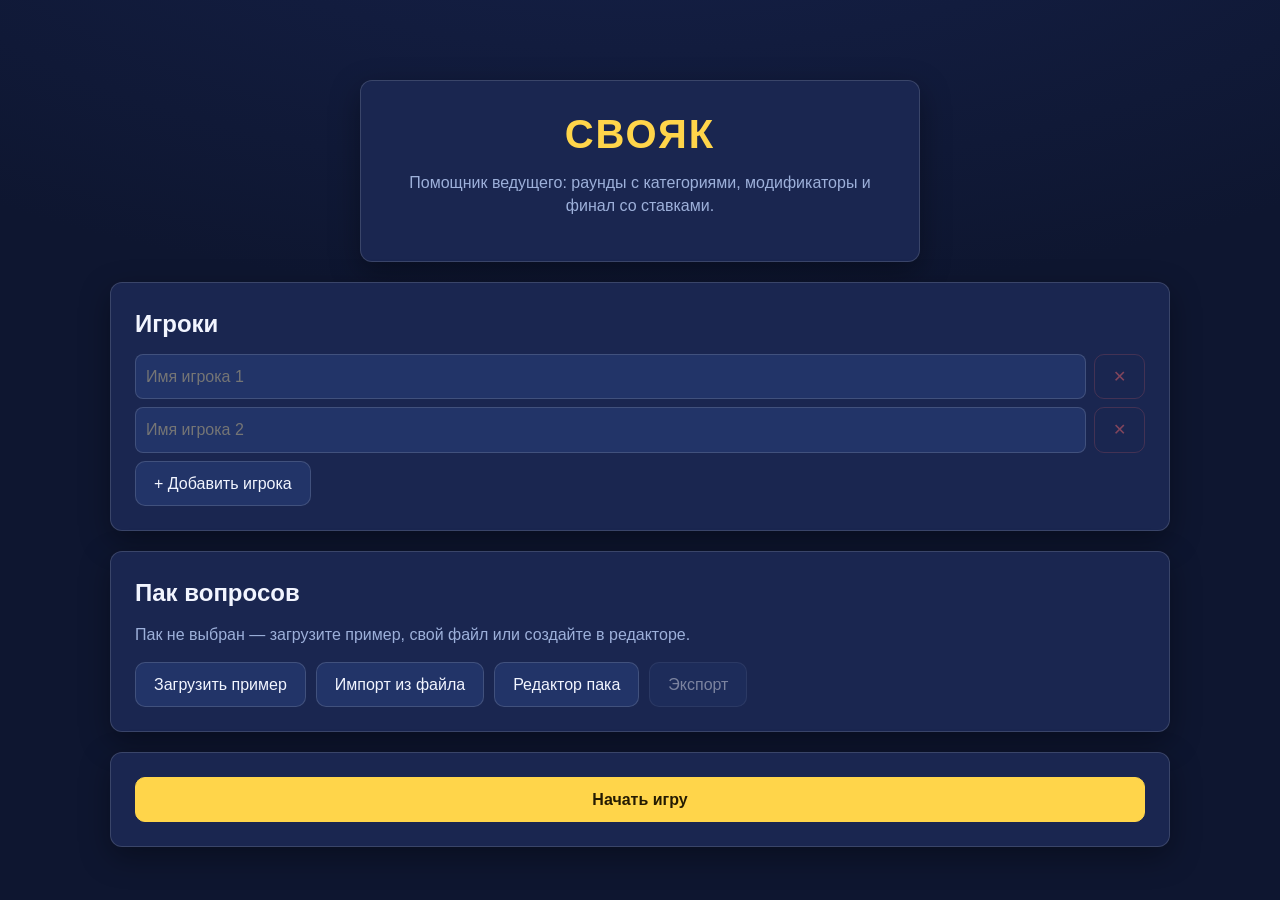
==== index.html @ b6ea818a "Свояк: помощник ведущего — веб-приложение игры Раунды 1–3 с сеткой категорий, модификаторы (+ на −, " ====
<!DOCTYPE html>
<html lang="ru">
<head>
  <meta charset="UTF-8">
  <meta name="viewport" content="width=device-width, initial-scale=1">
  <title>Свояк — помощник ведущего</title>
  <link rel="stylesheet" href="css/style.css">
</head>
<body>
  <noscript>Для работы приложения нужен включённый JavaScript.</noscript>

  <header id="topbar" class="hidden">
    <div id="scorebar" class="scorebar"></div>
    <div class="topbar-actions">
      <button id="btn-undo" class="btn btn-ghost" type="button" title="Отменить последнее действие">↩ Отменить</button>
      <button id="btn-new-game" class="btn btn-ghost btn-danger" type="button" title="Сбросить игру и вернуться к настройке">Новая игра</button>
    </div>
  </header>

  <main id="main">
    <section id="screen-setup" class="screen"></section>
    <section id="screen-editor" class="screen hidden"></section>
    <section id="screen-board" class="screen hidden"></section>
    <section id="screen-question" class="screen hidden"></section>
    <section id="screen-final" class="screen hidden"></section>
    <section id="screen-results" class="screen hidden"></section>
  </main>

  <script type="module" src="js/app.js"></script>
</body>
</html>
---- css/style.css ----
/* Свояк — помощник ведущего. Тема: тёмно-синяя «игровая», акцент жёлтый. */

:root {
  --bg: #0e1630;
  --bg-glow: #16224c;
  --panel: #1a2650;
  --panel-2: #223468;
  --ink: #f2f5ff;
  --ink-dim: #9db0da;
  --accent: #ffd54a;
  --accent-ink: #241b02;
  --good: #4cd17e;
  --bad: #ff6b6b;
  --line: rgba(255, 255, 255, 0.14);
  --radius: 12px;
  --shadow: 0 10px 30px rgba(0, 0, 0, 0.35);
  color-scheme: dark;
}

* { box-sizing: border-box; }

html, body { height: 100%; }

body {
  margin: 0;
  font-family: -apple-system, BlinkMacSystemFont, "Segoe UI", Roboto, Arial, sans-serif;
  font-size: 16px;
  line-height: 1.45;
  color: var(--ink);
  background:
    radial-gradient(1100px 500px at 50% -200px, var(--bg-glow), transparent),
    var(--bg);
}

/* ---------- Шапка с табло ---------- */

#topbar {
  position: sticky;
  top: 0;
  z-index: 10;
  display: flex;
  align-items: center;
  justify-content: space-between;
  gap: 16px;
  padding: 10px 20px;
  background: rgba(20, 30, 64, 0.92);
  border-bottom: 1px solid var(--line);
  backdrop-filter: blur(6px);
}

.scorebar {
  display: flex;
  flex-wrap: wrap;
  gap: 8px;
  min-height: 34px;
}

.score-chip {
  display: inline-flex;
  align-items: center;
  gap: 8px;
  padding: 4px 12px;
  background: var(--panel);
  border: 1px solid var(--line);
  border-radius: 999px;
  white-space: nowrap;
}

.score-chip b { font-weight: 600; }

.score-chip .score {
  font-variant-numeric: tabular-nums;
  font-weight: 700;
  color: var(--accent);
}

.topbar-actions {
  display: flex;
  gap: 8px;
  flex-shrink: 0;
}

/* ---------- Общее ---------- */

#main {
  max-width: 1100px;
  margin: 0 auto;
  padding: 24px 20px 48px;
}

.hidden { display: none !important; }

.card {
  background: var(--panel);
  border: 1px solid var(--line);
  border-radius: var(--radius);
  box-shadow: var(--shadow);
  padding: 24px;
}

.center-card {
  max-width: 560px;
  margin: 56px auto 0;
  text-align: center;
}

h1 {
  margin: 0 0 8px;
  font-size: 40px;
  letter-spacing: 2px;
  color: var(--accent);
  text-transform: uppercase;
}

h2 { margin: 0 0 12px; font-size: 24px; }

.subtitle { color: var(--ink-dim); margin: 0 0 20px; }
.muted { color: var(--ink-dim); }

.placeholder-note {
  margin: 16px 0 24px;
  padding: 12px 16px;
  border: 1px dashed var(--line);
  border-radius: 8px;
  color: var(--ink-dim);
}

/* ---------- Экран настройки ---------- */

.setup-card { margin-top: 20px; }

.pack-status { color: var(--ink-dim); margin: 4px 0 16px; }
.pack-status.pack-loaded { color: var(--good); }

.btn-row {
  display: flex;
  flex-wrap: wrap;
  gap: 10px;
}

.msg {
  margin: 16px 0 0;
  padding: 10px 14px;
  border-radius: 8px;
}

.msg-error {
  color: var(--bad);
  background: rgba(255, 107, 107, 0.1);
  border: 1px solid rgba(255, 107, 107, 0.35);
}

.msg-ok {
  color: var(--good);
  background: rgba(76, 209, 126, 0.1);
  border: 1px solid rgba(76, 209, 126, 0.35);
}

#main > .card { margin-bottom: 20px; }

/* ---------- Поля ввода ---------- */

input[type="text"],
input[type="number"],
input:not([type]),
select {
  font: inherit;
  padding: 8px 10px;
  background: var(--panel-2);
  border: 1px solid var(--line);
  border-radius: 8px;
  color: var(--ink);
  min-width: 0;
}

input:focus-visible, select:focus-visible {
  outline: 2px solid var(--accent);
  outline-offset: -1px;
}

/* ---------- Игроки и старт ---------- */

.player-row {
  display: flex;
  gap: 8px;
  margin-bottom: 8px;
}

.player-row input { flex: 1; }

.start-card { text-align: center; }

.btn-big {
  padding: 14px 40px;
  font-size: 20px;
  width: 100%;
}

/* ---------- Редактор пака ---------- */

.editor-head {
  display: flex;
  justify-content: space-between;
  align-items: center;
  gap: 16px;
  flex-wrap: wrap;
  margin-bottom: 12px;
}

.tabs { display: flex; gap: 8px; margin: 16px 0; flex-wrap: wrap; }

.tab-active {
  background: var(--accent);
  border-color: var(--accent);
  color: var(--accent-ink);
  font-weight: 700;
}

.cat {
  border: 1px solid var(--line);
  border-radius: 10px;
  padding: 12px;
  margin-bottom: 12px;
  background: rgba(255, 255, 255, 0.03);
}

.cat-head { display: flex; gap: 8px; margin-bottom: 10px; }
.cat-head input { flex: 1; font-weight: 600; }

.q {
  display: grid;
  grid-template-columns: 84px 1.5fr 1.2fr 170px 84px 36px;
  gap: 8px;
  align-items: center;
  margin-bottom: 8px;
}

.q-secret {
  display: flex;
  align-items: center;
  gap: 5px;
  color: var(--ink-dim);
  white-space: nowrap;
  font-size: 14px;
}

.topic {
  display: grid;
  grid-template-columns: 220px 1.5fr 1.2fr 36px;
  gap: 8px;
  align-items: center;
  margin-bottom: 8px;
}

.card h3 { margin: 20px 0 10px; }

/* ---------- Сетка раундов ---------- */

.board-head {
  display: flex;
  justify-content: space-between;
  align-items: center;
  gap: 16px;
  flex-wrap: wrap;
  margin-bottom: 16px;
}

.board-head h2 { margin: 0; }

.board-tools {
  display: flex;
  align-items: center;
  gap: 12px;
  flex-wrap: wrap;
}

.badge-round {
  padding: 4px 10px;
  border: 1px solid var(--accent);
  border-radius: 999px;
  color: var(--accent);
  font-size: 14px;
}

.board-grid {
  display: grid;
  grid-template-columns: repeat(var(--cols, 4), 1fr);
  gap: 10px;
  align-items: start;
}

.board-col { display: flex; flex-direction: column; gap: 10px; }

.board-cat {
  display: flex;
  align-items: center;
  justify-content: center;
  text-align: center;
  min-height: 56px;
  padding: 8px;
  background: var(--panel-2);
  border: 1px solid var(--line);
  border-radius: 10px;
  font-weight: 700;
}

.board-cell {
  position: relative;
  display: flex;
  flex-direction: column;
  align-items: center;
  justify-content: center;
  min-height: 76px;
  border: none;
  border-radius: 10px;
  background: var(--accent);
  color: var(--accent-ink);
  font-size: 26px;
  font-weight: 800;
  font-variant-numeric: tabular-nums;
  cursor: pointer;
  transition: transform 0.05s ease, filter 0.15s ease;
}

.board-cell:hover { filter: brightness(1.08); }
.board-cell:active { transform: scale(0.97); }

.board-cell.played {
  background: var(--panel-2);
  cursor: default;
  opacity: 0.35;
  transform: none;
}

.board-cell.played .cell-value { visibility: hidden; }
.board-cell.played .cell-badges { display: none; }

.cell-badges {
  position: absolute;
  top: 6px;
  right: 8px;
  display: flex;
  gap: 4px;
}

.badge {
  padding: 1px 6px;
  border-radius: 6px;
  background: rgba(0, 0, 0, 0.25);
  color: var(--accent-ink);
  font-size: 13px;
  font-weight: 700;
}

.badge-secret { background: rgba(255, 255, 255, 0.55); }

/* ---------- Экран вопроса ---------- */

.q-text {
  font-size: 26px;
  line-height: 1.4;
  margin: 8px 0 20px;
}

.answer-zone { margin-bottom: 8px; }

.answer-text {
  margin-top: 12px;
  padding: 14px 18px;
  background: var(--panel-2);
  border: 1px solid var(--line);
  border-radius: 10px;
  font-size: 22px;
}

.award-row {
  display: flex;
  justify-content: space-between;
  align-items: center;
  gap: 12px;
  flex-wrap: wrap;
  padding: 10px 0;
  border-bottom: 1px solid var(--line);
}

.award-row:last-child { border-bottom: none; }

.award-name { font-size: 18px; font-weight: 600; }

.award-score {
  margin-left: 8px;
  color: var(--accent);
  font-variant-numeric: tabular-nums;
}

.award-btns { display: flex; gap: 8px; }

.btn-good {
  background: rgba(76, 209, 126, 0.15);
  border-color: rgba(76, 209, 126, 0.5);
  color: var(--good);
  font-weight: 600;
}

.btn-danger {
  background: rgba(255, 107, 107, 0.12);
  border-color: rgba(255, 107, 107, 0.5);
}

/* ---------- Модификаторы и секретные вопросы ---------- */

.notice {
  margin: 0 0 12px;
  padding: 10px 14px;
  border: 1px solid rgba(255, 213, 74, 0.45);
  border-radius: 8px;
  background: rgba(255, 213, 74, 0.08);
  color: var(--accent);
}

.pick-grid {
  display: grid;
  grid-template-columns: repeat(auto-fill, minmax(200px, 1fr));
  gap: 10px;
}

.pick-player {
  min-height: 60px;
  font-size: 18px;
  font-weight: 600;
}

.ask-row .award-btns { flex: 1; justify-content: flex-end; }
.ask-row .ask-amount { width: 220px; }

/* ---------- Финал ---------- */

.topic-chips {
  display: flex;
  flex-wrap: wrap;
  gap: 10px;
  margin-bottom: 16px;
}

.topic-chip {
  padding: 14px 22px;
  font-size: 18px;
  font-weight: 600;
}

.topic-chip.eliminated {
  opacity: 0.3;
  text-decoration: line-through;
}

.masked-input { width: 220px; letter-spacing: 3px; text-align: center; }

.reveal-answer {
  flex: 1;
  min-width: 160px;
  font-size: 16px;
}

.btn.chosen {
  outline: 2px solid var(--accent);
  outline-offset: -2px;
  background: rgba(255, 213, 74, 0.18);
}

/* ---------- Итоги ---------- */

.results-card { max-width: 560px; margin-top: 48px; }

.results-table {
  display: flex;
  flex-direction: column;
  gap: 8px;
  margin-top: 8px;
}

.result-row {
  display: flex;
  align-items: center;
  gap: 14px;
  padding: 12px 18px;
  background: var(--panel-2);
  border: 1px solid var(--line);
  border-radius: 10px;
}

.result-row.winner {
  border-color: var(--accent);
  background: rgba(255, 213, 74, 0.1);
}

.result-place { font-size: 22px; width: 90px; }

.result-name { flex: 1; font-size: 18px; font-weight: 600; }

.result-score {
  font-size: 24px;
  font-weight: 800;
  color: var(--accent);
  font-variant-numeric: tabular-nums;
}

.results-actions {
  justify-content: center;
  margin-top: 24px;
}

/* ---------- Кнопки ---------- */

.btn {
  font: inherit;
  padding: 10px 18px;
  border-radius: 10px;
  border: 1px solid var(--line);
  background: var(--panel-2);
  color: var(--ink);
  cursor: pointer;
  transition: transform 0.05s ease, filter 0.15s ease;
}

.btn:hover { filter: brightness(1.15); }
.btn:active { transform: scale(0.97); }
.btn:disabled { opacity: 0.45; cursor: not-allowed; transform: none; }

.btn-primary {
  background: var(--accent);
  border-color: var(--accent);
  color: var(--accent-ink);
  font-weight: 700;
}

.btn-ghost { background: transparent; }

.btn-danger { color: var(--bad); border-color: rgba(255, 107, 107, 0.4); }

.btn-good { color: var(--good); border-color: rgba(76, 209, 126, 0.4); }
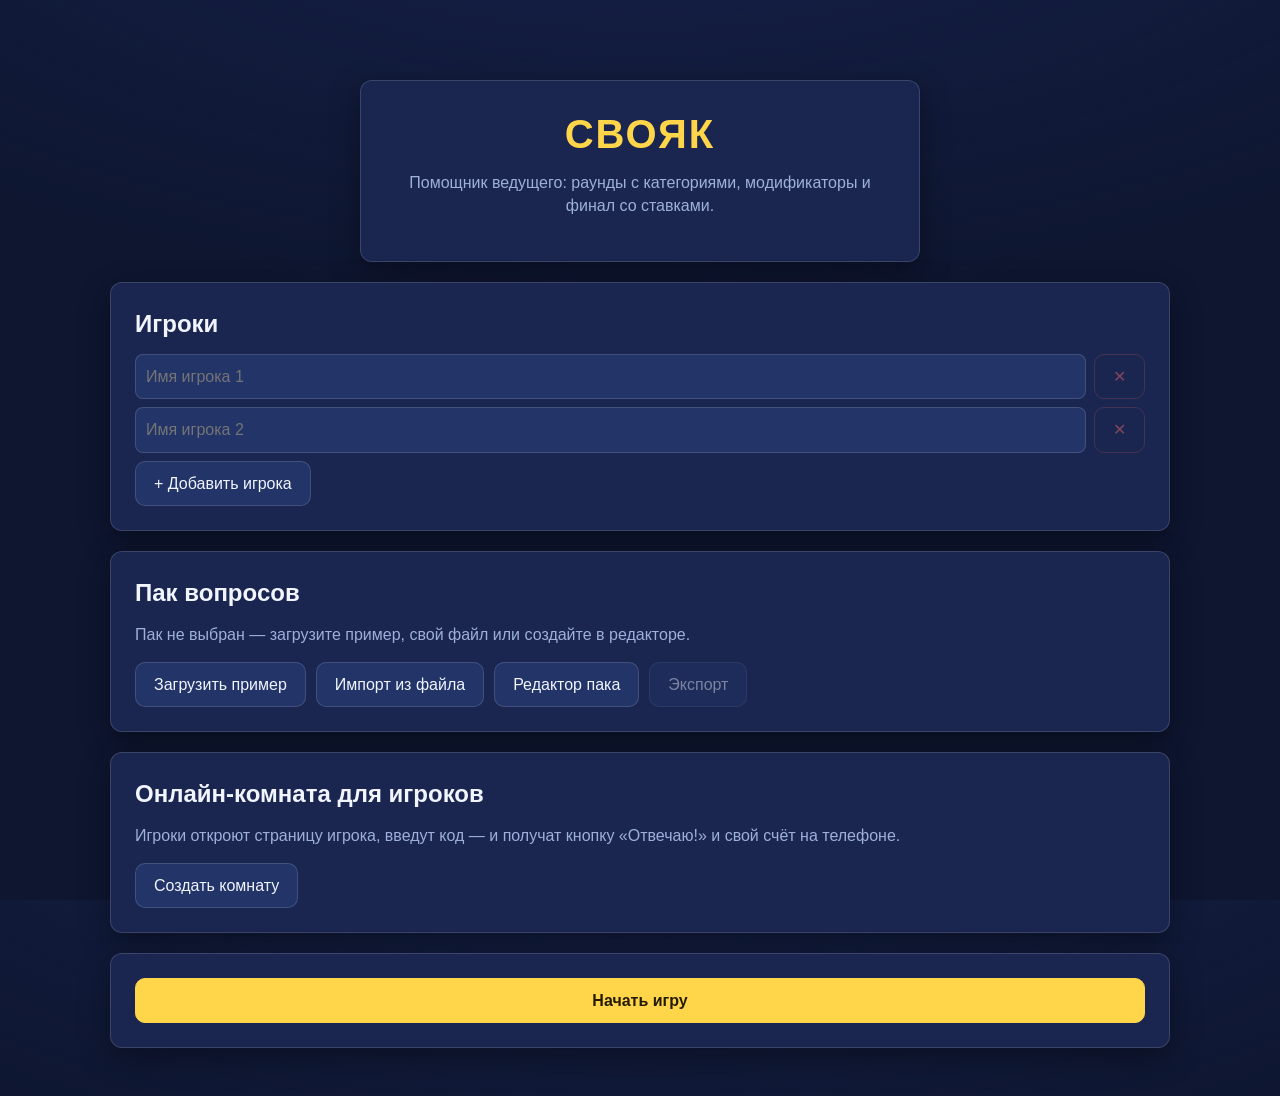
==== commit 180c9c3d: "Онлайн-комната: страница игрока с кнопкой и живым счётом — player.html: вход по коду комнаты, кнопка" ====
--- a/index.html
+++ b/index.html
@@ -12,6 +12,7 @@
   <header id="topbar" class="hidden">
     <div id="scorebar" class="scorebar"></div>
     <div class="topbar-actions">
+      <span id="room-chip" class="room-chip hidden"></span>
       <button id="btn-undo" class="btn btn-ghost" type="button" title="Отменить последнее действие">↩ Отменить</button>
       <button id="btn-new-game" class="btn btn-ghost btn-danger" type="button" title="Сбросить игру и вернуться к настройке">Новая игра</button>
     </div>
@@ -26,6 +27,7 @@
     <section id="screen-results" class="screen hidden"></section>
   </main>
 
+  <script src="js/vendor/mqtt.min.js"></script>
   <script type="module" src="js/app.js"></script>
 </body>
 </html>
--- a/css/style.css
+++ b/css/style.css
@@ -509,6 +509,99 @@
   margin-top: 24px;
 }
 
+/* ---------- Онлайн-комната ---------- */
+
+.room-chip {
+  display: inline-flex;
+  align-items: center;
+  gap: 7px;
+  padding: 5px 12px;
+  border: 1px solid rgba(255, 213, 74, 0.5);
+  border-radius: 999px;
+  font-size: 14px;
+  color: var(--accent);
+  white-space: nowrap;
+}
+
+.room-dot {
+  width: 8px;
+  height: 8px;
+  border-radius: 50%;
+  background: var(--ink-dim);
+}
+
+.room-dot-online { background: var(--good); }
+.room-dot-connecting { background: var(--accent); }
+.room-dot-error { background: var(--bad); }
+
+.room-code {
+  font-size: 22px;
+  letter-spacing: 4px;
+  color: var(--accent);
+}
+
+.room-link {
+  color: var(--accent);
+  word-break: break-all;
+}
+
+/* ---------- Нажатия кнопки игроками ---------- */
+
+.buzz-list {
+  display: flex;
+  flex-wrap: wrap;
+  align-items: center;
+  gap: 8px;
+  margin: 0 0 16px;
+  padding: 10px 14px;
+  background: rgba(76, 209, 126, 0.08);
+  border: 1px solid rgba(76, 209, 126, 0.4);
+  border-radius: 8px;
+}
+
+.buzz-title {
+  color: var(--good);
+  font-weight: 600;
+  margin-right: 4px;
+}
+
+.buzz-item {
+  display: inline-flex;
+  align-items: center;
+  gap: 6px;
+  padding: 4px 10px;
+  background: var(--panel-2);
+  border: 1px solid var(--line);
+  border-radius: 999px;
+  font-size: 15px;
+}
+
+.buzz-first {
+  border-color: var(--accent);
+  background: rgba(255, 213, 74, 0.15);
+  font-weight: 700;
+}
+
+.buzz-num {
+  display: inline-flex;
+  align-items: center;
+  justify-content: center;
+  width: 20px;
+  height: 20px;
+  border-radius: 50%;
+  background: var(--panel);
+  font-size: 12px;
+  font-weight: 700;
+}
+
+.buzz-first .buzz-num { background: var(--accent); color: var(--accent-ink); }
+
+.buzz-ago {
+  color: var(--ink-dim);
+  font-size: 13px;
+  font-variant-numeric: tabular-nums;
+}
+
 /* ---------- Кнопки ---------- */
 
 .btn {
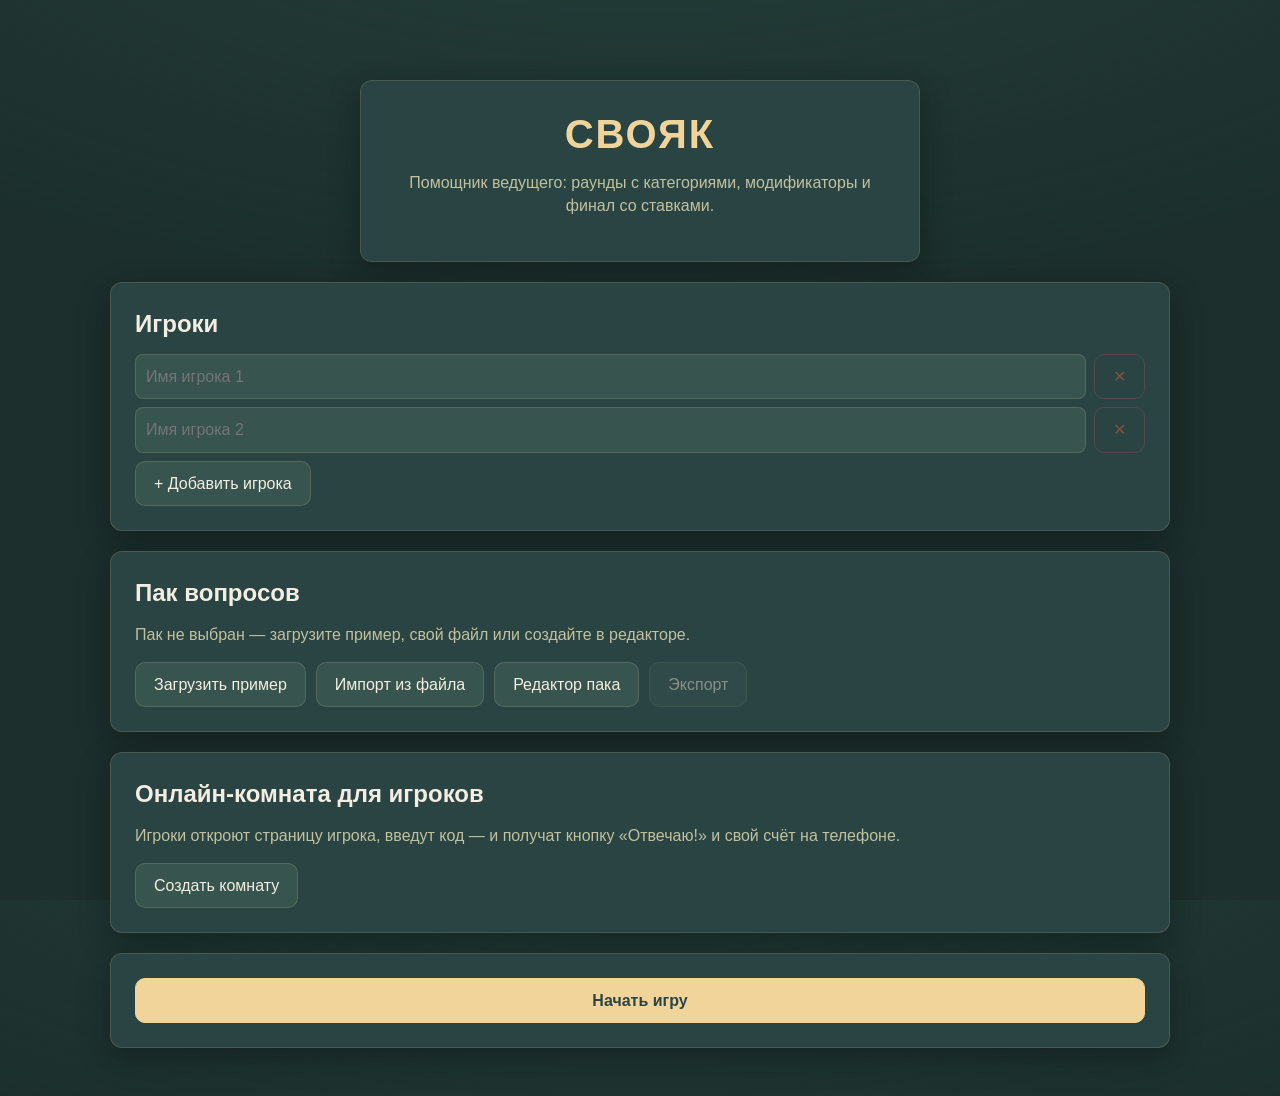
==== commit edb1324b: "Новая цветовая гамма: тёмный тил, песочный акцент, выжженный апельсин Палитра с референса: #2A4343 #" ====
--- a/index.html
+++ b/index.html
@@ -3,6 +3,7 @@
 <head>
   <meta charset="UTF-8">
   <meta name="viewport" content="width=device-width, initial-scale=1">
+  <meta name="theme-color" content="#1c2f2c">
   <title>Свояк — помощник ведущего</title>
   <link rel="stylesheet" href="css/style.css">
 </head>
--- a/css/style.css
+++ b/css/style.css
@@ -1,19 +1,21 @@
 /* Свояк — помощник ведущего. Тема: тёмно-синяя «игровая», акцент жёлтый. */
 
 :root {
-  --bg: #0e1630;
-  --bg-glow: #16224c;
-  --panel: #1a2650;
-  --panel-2: #223468;
-  --ink: #f2f5ff;
-  --ink-dim: #9db0da;
-  --accent: #ffd54a;
-  --accent-ink: #241b02;
-  --good: #4cd17e;
-  --bad: #ff6b6b;
-  --line: rgba(255, 255, 255, 0.14);
+  --bg: #1c2f2c;            /* тёмный чернильный тил */
+  --bg-glow: #24403c;
+  --panel: #2a4343;         /* #2A4343 */
+  --panel-2: #37544f;       /* светлее тил для полей и вторичных поверхностей */
+  --ink: #f3eee1;           /* тёплый белый (основа #F1D49A) */
+  --ink-dim: #c0c29d;       /* #C0C29D */
+  --accent: #f1d49a;        /* #F1D49A — песочный акцент */
+  --accent-ink: #2a4343;    /* текст на песочном */
+  --good: #8fc0ae;          /* тинт #416B66 для текста */
+  --good-fill: #416b66;     /* #416B66 — заливка «верно» */
+  --bad: #e06b41;           /* тинт #D35E36 для текста */
+  --bad-fill: #d35e36;      /* #D35E36 — выжженный апельсин */
+  --line: rgba(241, 212, 154, 0.16);
   --radius: 12px;
-  --shadow: 0 10px 30px rgba(0, 0, 0, 0.35);
+  --shadow: 0 10px 30px rgba(10, 20, 18, 0.45);
   color-scheme: dark;
 }
 
@@ -43,7 +45,7 @@
   justify-content: space-between;
   gap: 16px;
   padding: 10px 20px;
-  background: rgba(20, 30, 64, 0.92);
+  background: rgba(28, 47, 44, 0.92);
   border-bottom: 1px solid var(--line);
   backdrop-filter: blur(6px);
 }
@@ -146,14 +148,14 @@
 
 .msg-error {
   color: var(--bad);
-  background: rgba(255, 107, 107, 0.1);
-  border: 1px solid rgba(255, 107, 107, 0.35);
+  background: rgba(224, 107, 65, 0.1);
+  border: 1px solid rgba(224, 107, 65, 0.35);
 }
 
 .msg-ok {
   color: var(--good);
-  background: rgba(76, 209, 126, 0.1);
-  border: 1px solid rgba(76, 209, 126, 0.35);
+  background: rgba(65, 107, 102, 0.18);
+  border: 1px solid rgba(65, 107, 102, 0.55);
 }
 
 #main > .card { margin-bottom: 20px; }
@@ -228,12 +230,24 @@
 .cat-head input { flex: 1; font-weight: 600; }
 
 .q {
+  display: flex;
+  flex-direction: column;
+  gap: 6px;
+  margin-bottom: 8px;
+}
+
+.q-main {
   display: grid;
   grid-template-columns: 84px 1.5fr 1.2fr 170px 84px 36px;
   gap: 8px;
   align-items: center;
-  margin-bottom: 8px;
-}
+}
+
+.q-media { display: flex; gap: 8px; }
+
+.q-media .q-image { flex: 1; font-size: 14px; }
+
+.q-media .q-upload { padding: 6px 10px; font-size: 14px; white-space: nowrap; }
 
 .q-secret {
   display: flex;
@@ -252,6 +266,23 @@
   margin-bottom: 8px;
 }
 
+.topic .t-image {
+  grid-column: 1 / -1;
+  font-size: 14px;
+}
+
+/* Картинка к вопросу */
+.q-image-view {
+  display: block;
+  max-width: 100%;
+  max-height: 46vh;
+  object-fit: contain;
+  margin: 0 0 16px;
+  border-radius: 10px;
+  border: 1px solid var(--line);
+  background: #fff;
+}
+
 .card h3 { margin: 20px 0 10px; }
 
 /* ---------- Сетка раундов ---------- */
@@ -276,7 +307,7 @@
 
 .badge-round {
   padding: 4px 10px;
-  border: 1px solid var(--accent);
+  border: 1px solid rgba(241, 212, 154, 0.5);
   border-radius: 999px;
   color: var(--accent);
   font-size: 14px;
@@ -396,15 +427,15 @@
 .award-btns { display: flex; gap: 8px; }
 
 .btn-good {
-  background: rgba(76, 209, 126, 0.15);
-  border-color: rgba(76, 209, 126, 0.5);
+  background: rgba(65, 107, 102, 0.35);
+  border-color: rgba(143, 192, 174, 0.5);
   color: var(--good);
   font-weight: 600;
 }
 
 .btn-danger {
-  background: rgba(255, 107, 107, 0.12);
-  border-color: rgba(255, 107, 107, 0.5);
+  background: rgba(224, 107, 65, 0.12);
+  border-color: rgba(224, 107, 65, 0.5);
 }
 
 /* ---------- Модификаторы и секретные вопросы ---------- */
@@ -412,9 +443,9 @@
 .notice {
   margin: 0 0 12px;
   padding: 10px 14px;
-  border: 1px solid rgba(255, 213, 74, 0.45);
+  border: 1px solid rgba(241, 212, 154, 0.45);
   border-radius: 8px;
-  background: rgba(255, 213, 74, 0.08);
+  background: rgba(241, 212, 154, 0.08);
   color: var(--accent);
 }
 
@@ -464,7 +495,7 @@
 .btn.chosen {
   outline: 2px solid var(--accent);
   outline-offset: -2px;
-  background: rgba(255, 213, 74, 0.18);
+  background: rgba(241, 212, 154, 0.18);
 }
 
 /* ---------- Итоги ---------- */
@@ -490,7 +521,7 @@
 
 .result-row.winner {
   border-color: var(--accent);
-  background: rgba(255, 213, 74, 0.1);
+  background: rgba(241, 212, 154, 0.1);
 }
 
 .result-place { font-size: 22px; width: 90px; }
@@ -516,7 +547,7 @@
   align-items: center;
   gap: 7px;
   padding: 5px 12px;
-  border: 1px solid rgba(255, 213, 74, 0.5);
+  border: 1px solid rgba(241, 212, 154, 0.5);
   border-radius: 999px;
   font-size: 14px;
   color: var(--accent);
@@ -554,8 +585,8 @@
   gap: 8px;
   margin: 0 0 16px;
   padding: 10px 14px;
-  background: rgba(76, 209, 126, 0.08);
-  border: 1px solid rgba(76, 209, 126, 0.4);
+  background: rgba(65, 107, 102, 0.12);
+  border: 1px solid rgba(65, 107, 102, 0.5);
   border-radius: 8px;
 }
 
@@ -578,7 +609,7 @@
 
 .buzz-first {
   border-color: var(--accent);
-  background: rgba(255, 213, 74, 0.15);
+  background: rgba(241, 212, 154, 0.15);
   font-weight: 700;
 }
 
@@ -630,4 +661,4 @@
 
 .btn-danger { color: var(--bad); border-color: rgba(255, 107, 107, 0.4); }
 
-.btn-good { color: var(--good); border-color: rgba(76, 209, 126, 0.4); }
+.btn-good { color: var(--good); border-color: rgba(143, 192, 174, 0.4); }
